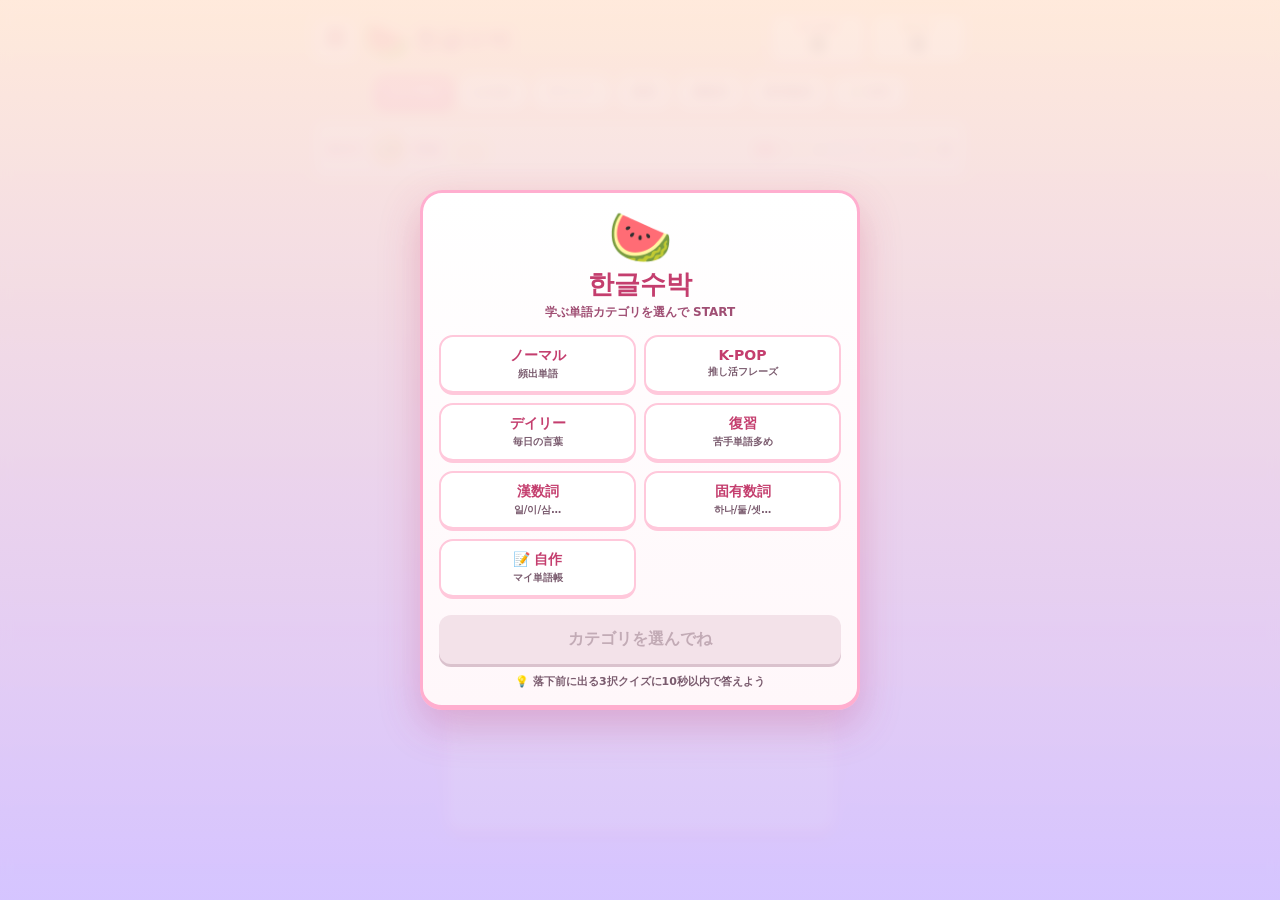
==== v2/index.html @ 9143779d "feat(v2): start screen, 10s quiz timer, multi-answer & polish - 複数正解対応: 各語に optional `answers` 配列を追加" ====
<!DOCTYPE html>
<html lang="ja">
<head>
<meta charset="UTF-8">
<meta name="viewport" content="width=device-width,initial-scale=1,maximum-scale=1,user-scalable=no">
<title>한글수박 v2</title>
<link rel="stylesheet" href="style.css">
</head>
<body>

<div class="app" id="app">

  <header class="head">
    <button class="b-menu" id="b-menu" aria-label="メニュー">☰</button>
    <div class="title"><span class="logo">🍉</span><h1>한글수박</h1></div>
    <div class="scores">
      <div class="sc"><span>SCORE</span><b id="score">0</b></div>
      <div class="sc small"><span>BEST</span><b id="best">0</b></div>
    </div>
  </header>

  <nav class="menu" id="menu" aria-hidden="true">
    <button id="b-reset">🔄 リセット</button>
    <button id="b-mute">🔊 音声</button>
    <button id="b-help">❓ 遊び方</button>
    <button id="b-glossary">📖 学んだ単語</button>
  </nav>

  <nav class="modes">
    <button class="m active" data-mode="normal">ノーマル</button>
    <button class="m" data-mode="kpop">K-POP</button>
    <button class="m" data-mode="daily">デイリー</button>
    <button class="m" data-mode="review">復習</button>
    <button class="m" data-mode="hanja">漢数詞</button>
    <button class="m" data-mode="goyu">固有数詞</button>
    <button class="m" data-mode="custom">📝 自作</button>
  </nav>

  <section class="info">
    <div class="next">
      <span>NEXT</span>
      <canvas id="next-canvas" width="50" height="50"></canvas>
      <b id="next-word"></b>
    </div>
    <div class="combo" id="combo">×<span id="combo-n">1</span></div>
    <div class="tree" id="tree" title="合体ツリー"></div>
  </section>

  <main class="board" id="board">
    <canvas id="game" width="420" height="640"></canvas>
  </main>

</div>

<div class="popups" id="popups"></div>
<div class="hover" id="hover"></div>

<!-- Modals -->
<div class="modal" id="m-over"><div class="card">
  <div class="emoji">💥</div><h2>ゲームオーバー</h2>
  <div class="r-row">
    <div class="rc"><span>SCORE</span><b id="r-score">0</b></div>
    <div class="rc"><span>BEST</span><b id="r-best">0</b></div>
    <div class="rc"><span>最大Lv</span><b id="r-max">1</b></div>
  </div>
  <p class="ll">今回触れた単語: <span id="r-learned">0</span> 語</p>
  <div class="bts">
    <button class="bp" id="r-again">もう一度</button>
    <button class="bs" id="r-glossary">学んだ単語</button>
  </div>
</div></div>

<div class="modal" id="m-help"><div class="card">
  <div class="emoji">📖</div><h2>遊び方</h2>
  <ul class="hl">
    <li><b>タップ／クリック</b>で単語を落とす</li>
    <li>同じ単語が触れると<b>合体</b>して進化</li>
    <li>連続合体で<b>コンボ</b>スコア倍増</li>
    <li>赤い線を超えるとゲームオーバー</li>
    <li>合体後の単語にタップ／ホバーで意味と発音表示</li>
  </ul>
  <h3>モード</h3>
  <ul class="hl">
    <li>ノーマル: 韓国語頻出単語</li>
    <li>K-POP: K-POP定番フレーズ</li>
    <li>デイリー: 固定シードで毎日同じ並び</li>
    <li>復習: 過去未習得語が多めに出現</li>
    <li>漢数詞: 일/이/삼… 中国系の数詞</li>
    <li>固有数詞: 하나/둘/셋… 韓国固有の数詞</li>
    <li>自作: 自分で作った単語リストで遊ぶ</li>
  </ul>
  <h3>3択クイズ</h3>
  <ul class="hl">
    <li>果物を落とす瞬間に<b>韓国語→日本語</b>の3択が出題</li>
    <li>正解 → 通常の果物として落下</li>
    <li>不正解 → グレーの「失敗果物」として落下（合体不可・残り続ける）</li>
  </ul>
  <button class="bp" onclick="UI.close('m-help')">閉じる</button>
</div></div>

<div class="modal" id="m-tree"><div class="card">
  <div class="emoji">🌳</div><h2>合体ツリー</h2>
  <div class="cl" id="chain-list"></div>
  <button class="bp" onclick="UI.close('m-tree')">閉じる</button>
</div></div>

<div class="modal" id="m-glossary"><div class="card big">
  <div class="emoji">📚</div><h2>学んだ単語</h2>
  <div class="gs" id="g-stats"></div>
  <div class="gl" id="glossary-list"></div>
  <button class="bp" onclick="UI.close('m-glossary')">閉じる</button>
</div></div>

<!-- 自作単語リスト管理 -->
<div class="modal" id="m-custom"><div class="card big">
  <div class="emoji">📝</div><h2>自作単語リスト</h2>
  <p class="ll">あなたが作ったリストを選んでプレイ。リストは端末に保存されます。</p>
  <div class="custom-list" id="custom-list"></div>
  <div class="bts">
    <button class="bp" id="b-custom-new">＋ 新しいリスト</button>
    <button class="bs" onclick="UI.close('m-custom')">閉じる</button>
  </div>
</div></div>

<!-- 自作リスト編集 -->
<div class="modal" id="m-custom-edit"><div class="card big">
  <div class="emoji">✏️</div><h2 id="ce-title">リスト編集</h2>
  <input id="ce-name" type="text" placeholder="リスト名（例：私の単語）" class="ce-name">
  <p class="ll">下から順に Lv.1 → Lv.10 として登場します。最低3語、最大10語。</p>
  <div class="ce-words" id="ce-words"></div>
  <button class="bs" id="ce-add">＋ 単語を追加</button>
  <div class="bts">
    <button class="bp" id="ce-save">保存して使う</button>
    <button class="bs" id="ce-cancel">キャンセル</button>
  </div>
  <button class="ce-del" id="ce-delete">このリストを削除</button>
</div></div>

<!-- 落下前 3択クイズ -->
<div class="quiz" id="quiz" aria-hidden="true">
  <div class="quiz-card">
    <div class="quiz-q">
      <span class="quiz-label">この単語の意味は？</span>
      <b id="quiz-word"></b>
    </div>
    <!-- 3. 10秒カウントダウン（JS で中身を更新） -->
    <div class="quiz-timer"></div>
    <div class="quiz-opts" id="quiz-opts"></div>
  </div>
</div>

<!-- 2. スタート画面（カテゴリ選択） — JSロード前のフラッシュ防止に show を付与 -->
<div class="start show" id="start" aria-hidden="false">
  <div class="start-card">
    <div class="start-logo">🍉</div>
    <h2 class="start-title">한글수박</h2>
    <p class="start-sub">学ぶ単語カテゴリを選んで START</p>
    <div class="start-modes" id="start-modes">
      <button class="sm" data-mode="normal"><b>ノーマル</b><em>頻出単語</em></button>
      <button class="sm" data-mode="kpop"><b>K-POP</b><em>推し活フレーズ</em></button>
      <button class="sm" data-mode="daily"><b>デイリー</b><em>毎日の言葉</em></button>
      <button class="sm" data-mode="review"><b>復習</b><em>苦手単語多め</em></button>
      <button class="sm" data-mode="hanja"><b>漢数詞</b><em>일/이/삼…</em></button>
      <button class="sm" data-mode="goyu"><b>固有数詞</b><em>하나/둘/셋…</em></button>
      <button class="sm" data-mode="custom"><b>📝 自作</b><em>マイ単語帳</em></button>
    </div>
    <button class="bp start-go" id="b-start" disabled>カテゴリを選んでね</button>
    <p class="start-tip">💡 落下前に出る3択クイズに10秒以内で答えよう</p>
  </div>
</div>

<script src="script.js"></script>
</body>
</html>
---- v2/style.css ----
/* ============================================================
 * 한글수박 v2 — 最小・確実動作レスポンシブ
 *
 * レイアウト戦略:
 *   - <body> は背景描画のみ（高さ100%）
 *   - .app は position:fixed; top:0/left:0/right:0; bottom: tools-height
 *     → JS で実 viewport 高さを innerHeight ベースで設定
 *   - .tools は position:fixed; bottom:0 で確実に下端固定
 *   - 容器（canvas）は .board 内に flex:1 で配置、JS で安全マージン込みサイズ
 * ============================================================ */

*,*::before,*::after{box-sizing:border-box;margin:0;padding:0;-webkit-tap-highlight-color:transparent}

html,body{
  width:100%;
  height:100%;
  height:100svh;
  overflow:hidden;
  overscroll-behavior:none;
}

body{
  font-family:"Hiragino Maru Gothic ProN","Yu Gothic UI",-apple-system,system-ui,sans-serif;
  color:#3a2a3a;
  /* 5. 背景グラデも気持ちビビッドに（学習ゲームらしいやわらかさは残す） */
  background:linear-gradient(180deg,#ffe1c4 0%,#ffc1b4 35%,#ffaad2 70%,#c8b8ff 100%);
  user-select:none;
  -webkit-user-select:none;
}

/* ===== App: full visible viewport (toolbar removed → canvas gets more room) ===== */
.app{
  position:fixed;
  top:0;
  left:0;
  right:0;
  bottom:0;
  display:flex;
  flex-direction:column;
  gap:6px;
  padding:8px 8px max(8px,env(safe-area-inset-bottom)) 8px;
  overflow:hidden;
}

.head,.modes,.info{flex:0 0 auto}
.board{
  flex:1 1 auto;
  min-height:0;
  display:flex;
  align-items:center;
  justify-content:center;
  position:relative;
}

/* ===== Header ===== */
.head{display:flex;align-items:center;justify-content:space-between;gap:6px}
.b-menu{
  background:#fff;border:2px solid #ffc8db;border-bottom-width:3px;color:#c43e6e;
  width:34px;height:34px;border-radius:9px;font-size:18px;font-weight:900;
  cursor:pointer;flex-shrink:0;line-height:1;display:flex;align-items:center;justify-content:center;
}
.b-menu:active{transform:translateY(1px);border-bottom-width:2px}

/* ===== Hamburger dropdown menu ===== */
.menu{
  position:fixed;
  top:max(48px,calc(env(safe-area-inset-top,0px) + 48px));
  left:max(8px,env(safe-area-inset-left,0px));
  display:none;
  flex-direction:column;
  gap:2px;
  background:#fff;
  border:2px solid #ffc8db;
  border-bottom-width:3px;
  border-radius:12px;
  padding:6px;
  box-shadow:0 8px 24px rgba(0,0,0,.18);
  z-index:80;
  min-width:160px;
  animation:menuIn .15s ease-out;
}
.menu.show{display:flex}
@keyframes menuIn{from{opacity:0;transform:translateY(-6px)}to{opacity:1;transform:translateY(0)}}
.menu button{
  background:transparent;border:none;text-align:left;
  padding:8px 12px;font-size:13px;font-weight:900;color:#a04f74;
  cursor:pointer;white-space:nowrap;border-radius:8px;
}
.menu button:hover{background:#fff7fa}
.menu button:active{background:#ffe2ee;transform:translateY(1px)}

.title{display:flex;align-items:center;gap:6px;min-width:0;flex:1 1 auto}
.logo{font-size:24px;flex-shrink:0}
.title h1{font-size:16px;color:#c43e6e;font-weight:900;white-space:nowrap;text-shadow:0 1px 0 #fff}
.scores{display:flex;gap:4px;flex-shrink:0}
.sc{
  background:linear-gradient(180deg,#fff,#fff7fa);
  border:2px solid #ffaecf;
  border-radius:10px;
  padding:2px 8px;
  text-align:center;
  box-shadow:0 2px 0 #e190b9;
  min-width:54px;
}
.sc.small{border-color:#ffc89f;box-shadow:0 2px 0 #e09f6f}
.sc span{display:block;font-size:8px;font-weight:900;color:#c43e6e;letter-spacing:1px}
.sc.small span{color:#c47a3e}
.sc b{display:block;font-size:14px;font-weight:900;line-height:1.1;font-variant-numeric:tabular-nums}

/* ===== Mode tabs ===== */
.modes{display:flex;gap:4px;justify-content:center;flex-wrap:nowrap;overflow-x:auto;scrollbar-width:none}
.modes::-webkit-scrollbar{display:none}
.m{
  background:#fff;border:2px solid #ffc8db;border-bottom-width:3px;color:#a04f74;
  padding:4px 9px;border-radius:10px;font-weight:900;font-size:10px;cursor:pointer;
  white-space:nowrap;flex-shrink:0;
}
.m:active{transform:translateY(1px);border-bottom-width:2px}
.m.active{background:linear-gradient(180deg,#ff8eb6,#ff6fa1);color:#fff;border-color:#d44d80}

/* ===== Info bar ===== */
.info{
  display:flex;align-items:center;gap:6px;
  padding:3px 6px;
  background:rgba(255,255,255,.55);
  border:1.5px solid #ffd2e1;border-radius:10px;
}
.next{display:flex;align-items:center;gap:4px;flex-shrink:0}
.next > span{font-size:8px;font-weight:900;color:#c43e6e;letter-spacing:1px}
#next-canvas{width:26px;height:26px;border-radius:50%;background:#fff7fa}
.next b{font-size:10px;font-weight:900;color:#c43e6e;max-width:60px;overflow:hidden;text-overflow:ellipsis;white-space:nowrap}
.combo{
  font-size:10px;font-weight:900;color:#a64b00;
  background:linear-gradient(180deg,#fff7c8,#ffe28a);
  border:1.5px solid #ffd460;border-radius:8px;
  padding:2px 6px;opacity:.45;flex-shrink:0;
  transition:opacity .25s,transform .15s;
}
.combo.active{opacity:1;transform:scale(1.05)}
.combo span{color:#d9580e}
.tree{
  display:flex;align-items:center;gap:3px;
  flex:1 1 auto;justify-content:flex-end;
  overflow-x:auto;scrollbar-width:none;cursor:pointer;
}
.tree::-webkit-scrollbar{display:none}
.dot{
  width:11px;height:11px;border-radius:50%;
  border:1.5px solid rgba(0,0,0,.08);
  flex-shrink:0;opacity:.35;filter:grayscale(.6);
}
.dot.on{opacity:1;filter:none;box-shadow:0 0 4px rgba(255,255,255,.7)}
.dot.peak{transform:scale(1.25);box-shadow:0 0 6px rgba(255,170,80,.9),inset 0 0 0 1px #fff}

/* ===== Game board ===== */
#game{
  display:block;
  /* JS sets explicit pixel width/height. CSS provides only fallback styling. */
  border:3px solid #ffaecf;
  border-bottom-width:5px;
  border-radius:16px;
  background:linear-gradient(180deg,#fffaf3 0%,#fff0e0 100%);
  box-shadow:0 4px 0 #e190b9, 0 5px 12px rgba(196,62,110,.18);
  touch-action:none;
}
@media (hover:hover) and (pointer:fine){#game{cursor:none}}

/* ===== Popups & hover ===== */
.popups{position:fixed;inset:0;pointer-events:none;overflow:hidden;z-index:55}
.pop{
  position:absolute;font-weight:900;font-size:16px;color:#ff5e8c;
  text-shadow:0 2px 0 #fff,0 0 8px rgba(255,94,140,.4);
  animation:pop 1s ease-out forwards;pointer-events:none;
}
.pop.combo{color:#ff8c2e;font-size:20px;text-shadow:0 2px 0 #fff,0 0 12px rgba(255,140,46,.6)}
@keyframes pop{
  0%{transform:translateY(0) scale(.7);opacity:0}
  20%{transform:translateY(-10px) scale(1.2);opacity:1}
  100%{transform:translateY(-60px) scale(1);opacity:0}
}
.hover{
  position:fixed;background:rgba(58,42,58,.96);color:#fff;padding:6px 10px;border-radius:10px;
  font-size:11px;font-weight:700;pointer-events:none;z-index:60;display:none;line-height:1.4;
  max-width:80vw;box-shadow:0 6px 16px rgba(0,0,0,.3);
  transform:translate(-50%,-110%);white-space:normal;
}
.hover b{color:#ffc8e0;font-size:13px}
.hover .me{color:#fff;display:block;font-weight:800}
.hover .ro{color:#aac8ff;font-size:9px;display:block;margin-top:2px;font-weight:600}

/* ===== Modals ===== */
.modal{
  position:fixed;inset:0;background:rgba(58,42,58,.55);display:none;
  align-items:center;justify-content:center;z-index:100;padding:14px;
  backdrop-filter:blur(6px);
}
.modal.show{display:flex;animation:fadeIn .25s}
@keyframes fadeIn{from{opacity:0}to{opacity:1}}
.card{
  background:linear-gradient(180deg,#fff,#fff7fa);
  border-radius:18px;padding:18px 14px 14px;max-width:380px;width:100%;
  text-align:center;box-shadow:0 12px 40px rgba(0,0,0,.3);
  max-height:calc(100svh - 28px);overflow-y:auto;
  animation:popIn .3s cubic-bezier(.2,1.6,.5,1);
}
.card.big{max-width:520px}
@keyframes popIn{from{transform:scale(.7);opacity:0}to{transform:scale(1);opacity:1}}
.card .emoji{font-size:44px;line-height:1;margin-bottom:4px}
.card h2{font-size:18px;color:#c43e6e;margin-bottom:10px;font-weight:900}
.card h3{font-size:13px;color:#c43e6e;margin:12px 0 6px;font-weight:900}

.r-row{display:flex;gap:8px;margin:10px 0;justify-content:center}
.rc{background:#fff7fa;border:2px solid #ffc8db;border-radius:10px;padding:8px 10px;flex:1}
.rc span{display:block;font-size:9px;font-weight:900;color:#c43e6e;letter-spacing:1px}
.rc b{display:block;font-size:18px;color:#3a2a3a;font-weight:900;margin-top:2px}
.ll{font-size:12px;color:#7a5b6e;margin:8px 0 12px;font-weight:700}
.ll span{color:#c43e6e;font-weight:900;font-size:14px}

.hl{text-align:left;margin:6px 0 10px;padding-left:18px;font-size:12px;line-height:1.7}
.hl b{color:#c43e6e}

.bts{display:flex;gap:8px;margin-top:6px}
.bp{
  flex:1;background:linear-gradient(180deg,#ff8eb6,#ff5e8c);color:#fff;border:none;
  border-radius:12px;padding:11px;font-weight:900;font-size:14px;cursor:pointer;
  box-shadow:0 3px 0 #c8366f;
}
.bp:active{transform:translateY(1px);box-shadow:0 2px 0 #c8366f}
.bs{
  flex:1;background:#fff;border:2px solid #ffc8db;border-bottom-width:3px;color:#a04f74;
  border-radius:12px;padding:9px;font-weight:900;font-size:13px;cursor:pointer;
}
.bs:active{transform:translateY(1px);border-bottom-width:2px}

.cl{display:flex;flex-direction:column;gap:4px;max-height:50vh;overflow-y:auto;margin-bottom:10px}
.cr{
  display:flex;align-items:center;gap:6px;padding:4px 6px;border-radius:10px;
  background:#fff7fa;border:2px solid #ffe2ee;font-size:11px;
}
.cr.on{background:linear-gradient(90deg,#fff,#fff7c8);border-color:#ffd460}
.cr .lv{font-size:10px;font-weight:900;color:#aaa;width:24px}
.cr.on .lv{color:#a64b00}
.cr .cd{width:12px;height:12px;border-radius:50%;flex-shrink:0;border:2px solid rgba(0,0,0,.1)}
.cr .w{font-size:11px;font-weight:900;color:#aaa;flex:1;overflow:hidden;text-overflow:ellipsis;white-space:nowrap}
.cr.on .w{color:#d9580e}
.cr .me{font-size:9px;color:#aaa;margin-left:auto;font-weight:700}
.cr.on .me{color:#7a5b6e}

.gs{display:flex;gap:6px;margin-bottom:10px;justify-content:center;flex-wrap:wrap}
.gs > div{
  background:#fff7fa;border:2px solid #ffc8db;border-radius:10px;padding:6px 10px;
  font-size:10px;font-weight:900;color:#a04f74;
}
.gs b{color:#c43e6e;font-size:12px;display:block}
.gl{display:grid;grid-template-columns:repeat(auto-fill,minmax(110px,1fr));gap:6px;max-height:50vh;overflow-y:auto;padding:4px;margin-bottom:10px}
.gi{background:#fff;border:2px solid #ffe2ee;border-radius:10px;padding:6px 8px;text-align:left;font-size:10px}
.gi.lock{opacity:.4;filter:grayscale(.6)}
.gi b{font-size:12px;font-weight:900;color:#c43e6e;display:block}
.gi i{color:#7a5b6e;font-weight:700;display:block;margin-top:2px;font-style:normal}
.gi em{font-size:8px;color:#aaa;font-weight:900;display:block;margin-top:2px;letter-spacing:1px;font-style:normal}

/* ===== 2. Start screen (mode selection) =====================
 * 初回ロードで表示。モード選択 + START でゲーム開始。
 * モーダルより上、ゲーム面より上、ポップアップより上。
 * ============================================================ */
.start{
  position:fixed;inset:0;display:none;
  align-items:center;justify-content:center;
  /* モーダル(.modal: 100) より下にして、自作リスト等のサブモーダルが上に重なるように */
  z-index:95;
  background:linear-gradient(180deg,rgba(255,234,221,.92),rgba(214,197,255,.92));
  backdrop-filter:blur(6px);
  padding:14px;
}
.start.show{display:flex;animation:fadeIn .25s}
.start-card{
  background:linear-gradient(180deg,#fff,#fff7fa);
  border:3px solid #ffaecf;border-bottom-width:5px;
  border-radius:22px;
  padding:18px 16px 16px;
  max-width:440px;width:100%;
  text-align:center;
  box-shadow:0 16px 40px rgba(196,62,110,.28);
  animation:popIn .35s cubic-bezier(.2,1.6,.5,1);
  max-height:calc(100svh - 28px);overflow-y:auto;
}
.start-logo{font-size:52px;line-height:1}
.start-title{
  font-size:26px;font-weight:900;color:#c43e6e;
  margin:4px 0 2px;text-shadow:0 2px 0 #fff;
}
.start-sub{font-size:12px;font-weight:800;color:#a04f74;margin-bottom:14px}
.start-modes{
  display:grid;grid-template-columns:repeat(2,1fr);
  gap:8px;margin-bottom:12px;
}
.start-modes .sm{
  background:#fff;border:2px solid #ffc8db;border-bottom-width:4px;
  border-radius:14px;padding:10px 8px;cursor:pointer;
  display:flex;flex-direction:column;align-items:center;gap:2px;
  transition:transform .08s,background .15s,border-color .15s;
  font-family:inherit;
}
.start-modes .sm:active{transform:translateY(2px);border-bottom-width:2px}
.start-modes .sm b{
  font-size:14px;font-weight:900;color:#c43e6e;
}
.start-modes .sm em{
  font-size:10px;font-style:normal;font-weight:700;color:#7a5b6e;
}
.start-modes .sm.picked{
  background:linear-gradient(180deg,#fff7c8,#ffe28a);
  border-color:#ffb43d;
  box-shadow:0 0 0 2px #ffd97a inset;
}
.start-modes .sm.picked b{color:#a64b00}
.start-go{margin-top:4px;width:100%;font-size:16px;padding:14px}
.start-go:disabled{
  background:#f2dfe7;color:#b89eaa;
  box-shadow:0 3px 0 #d4b9c6;cursor:not-allowed;opacity:.85;
}
.start-tip{font-size:11px;color:#7a5b6e;font-weight:700;margin-top:10px}

/* ===== 3. Quiz timer ===== */
.quiz-timer{
  display:flex;align-items:center;gap:8px;
  margin:0 0 10px;
}
.qt-bar{
  flex:1;height:8px;border-radius:6px;
  background:#ffe2ee;border:1.5px solid #ffc8db;
  overflow:hidden;
}
.qt-fill{
  height:100%;
  background:linear-gradient(90deg,#7ee9a0,#ffd93d 60%,#ff6b9d 90%);
  transition:width .9s linear;
}
.qt-num{
  font-size:12px;font-weight:900;color:#a04f74;
  min-width:50px;text-align:right;font-variant-numeric:tabular-nums;
}
.qt-num.low{
  color:#d22e5e;
  animation:qtPulse .5s ease-in-out infinite alternate;
}
@keyframes qtPulse{from{transform:scale(1)}to{transform:scale(1.12)}}

/* ===== Quiz overlay (3-choice on drop) ===== */
.quiz{
  position:fixed;inset:0;display:none;
  align-items:flex-end;justify-content:center;
  z-index:90;
  background:rgba(58,42,58,.35);
  backdrop-filter:blur(3px);
  padding:0 10px env(safe-area-inset-bottom,0px);
  animation:fadeIn .15s;
}
.quiz.show{display:flex}
.quiz-card{
  width:100%;max-width:520px;
  background:linear-gradient(180deg,#fff,#fff7fa);
  border:3px solid #ffaecf;border-bottom-width:5px;border-radius:20px 20px 0 0;
  padding:14px 12px max(14px,env(safe-area-inset-bottom,12px));
  box-shadow:0 -8px 24px rgba(196,62,110,.18);
  animation:quizUp .22s cubic-bezier(.2,1.5,.4,1);
}
@keyframes quizUp{from{transform:translateY(40px);opacity:0}to{transform:translateY(0);opacity:1}}
.quiz-q{text-align:center;margin-bottom:12px}
.quiz-label{display:block;font-size:11px;font-weight:900;color:#a04f74;letter-spacing:1px;margin-bottom:4px}
.quiz-q b{
  display:inline-block;font-size:30px;font-weight:900;color:#c43e6e;
  background:#fff7fa;border:2px solid #ffd2e1;border-radius:14px;
  padding:6px 18px;text-shadow:0 1px 0 #fff;
}
.quiz-opts{display:flex;flex-direction:column;gap:8px}
.quiz-opt{
  background:#fff;border:2px solid #ffc8db;border-bottom-width:4px;color:#3a2a3a;
  border-radius:14px;padding:14px;font-size:16px;font-weight:900;cursor:pointer;
  width:100%;text-align:center;line-height:1.3;
  transition:transform .08s, background .15s;
  -webkit-tap-highlight-color:transparent;
  touch-action:manipulation;
}
.quiz-opt:active{transform:translateY(2px);border-bottom-width:2px;background:#fff7fa}
.quiz-opt.correct{background:linear-gradient(180deg,#baffc9,#7ee9a0);border-color:#3fa563;color:#0e5c2a}
.quiz-opt.wrong{background:linear-gradient(180deg,#ffd2d2,#ffa3a3);border-color:#d65a5a;color:#6c1818}
.quiz-opt.dim{opacity:.45}

/* ===== Custom word lists ===== */
.custom-list{display:flex;flex-direction:column;gap:6px;max-height:50vh;overflow-y:auto;margin:8px 0 12px;padding:2px}
.cl-row{
  display:flex;align-items:center;gap:8px;
  background:#fff7fa;border:2px solid #ffe2ee;border-radius:12px;
  padding:8px 10px;cursor:pointer;
}
.cl-row:active{background:#ffe2ee}
.cl-row.empty{justify-content:center;color:#a04f74;font-weight:900;font-size:12px;cursor:default;background:#fff;border-style:dashed}
.cl-row b{flex:1;font-size:14px;font-weight:900;color:#c43e6e;text-align:left;overflow:hidden;text-overflow:ellipsis;white-space:nowrap}
.cl-row em{font-size:10px;color:#7a5b6e;font-weight:700;font-style:normal}
.cl-row .cl-edit{
  background:#fff;border:2px solid #ffc8db;border-bottom-width:3px;color:#a04f74;
  border-radius:8px;padding:5px 10px;font-weight:900;font-size:11px;cursor:pointer;
  flex-shrink:0;
}
.cl-row .cl-edit:active{transform:translateY(1px);border-bottom-width:2px}

/* ===== Custom edit form ===== */
.ce-name{
  width:100%;font-size:16px;font-weight:900;color:#3a2a3a;
  background:#fff7fa;border:2px solid #ffc8db;border-radius:12px;
  padding:10px 12px;margin-bottom:8px;
  font-family:inherit;
}
.ce-name:focus{outline:none;border-color:#ff6fa1;background:#fff}
.ce-words{display:flex;flex-direction:column;gap:6px;max-height:46vh;overflow-y:auto;margin-bottom:8px;padding:2px}
.ce-word-row{
  display:flex;gap:6px;align-items:center;
  background:#fff7fa;border:2px solid #ffe2ee;border-radius:12px;padding:6px;
}
.ce-lv{font-size:10px;font-weight:900;color:#a64b00;width:30px;text-align:center;flex-shrink:0}
.ce-word-row input{
  flex:1;min-width:0;font-size:14px;font-weight:900;color:#3a2a3a;
  background:#fff;border:1.5px solid #ffd2e1;border-radius:8px;
  padding:6px 8px;font-family:inherit;
}
.ce-word-row input.meaning{font-weight:700;color:#7a5b6e;font-size:13px}
.ce-word-row input:focus{outline:none;border-color:#ff6fa1}
.ce-rm{
  background:#fff;border:2px solid #ffc8db;color:#c43e6e;
  border-radius:8px;width:28px;height:28px;font-weight:900;font-size:14px;cursor:pointer;flex-shrink:0;
}
.ce-rm:active{background:#ffe2ee}
.ce-del{
  width:100%;background:transparent;border:none;color:#c43e6e;
  margin-top:8px;padding:8px;font-size:11px;font-weight:700;cursor:pointer;text-decoration:underline;
}

/* ===========================================================
 * Responsive breakpoints
 * =========================================================== */

@media (min-width:480px){
  .app{padding:10px 10px max(10px,env(safe-area-inset-bottom)) 10px;gap:8px}
  .title h1{font-size:20px}
  .logo{font-size:30px}
  .sc{padding:4px 12px;min-width:78px}
  .sc span{font-size:9px}
  .sc b{font-size:18px}
  .m{padding:6px 12px;font-size:11px;border-radius:12px}
  .info{padding:5px 10px;gap:8px}
  #next-canvas{width:34px;height:34px}
  .next > span{font-size:9px}
  .next b{font-size:12px;max-width:90px}
  .combo{font-size:12px;padding:4px 8px;border-radius:10px}
  .dot{width:13px;height:13px}
  .b-menu{width:38px;height:38px;font-size:20px;border-radius:10px}
  .menu button{padding:9px 14px;font-size:14px}
}

@media (min-width:768px){
  .app{padding:14px 14px max(14px,env(safe-area-inset-bottom)) 14px;gap:10px;max-width:680px;left:50%;right:auto;transform:translateX(-50%);width:100%}
  .title h1{font-size:24px}
  .logo{font-size:38px}
  .sc{padding:6px 14px;min-width:96px}
  .sc span{font-size:10px}
  .sc b{font-size:22px}
  .m{padding:7px 14px;font-size:12px}
  .info{padding:6px 12px;gap:10px}
  #next-canvas{width:42px;height:42px}
  .next > span{font-size:10px;letter-spacing:1.5px}
  .next b{font-size:13px;max-width:120px}
  .combo{font-size:13px;padding:5px 10px}
  .dot{width:15px;height:15px}
  .b-menu{width:42px;height:42px;font-size:22px;border-radius:11px}
  .menu button{padding:10px 16px;font-size:15px}
}
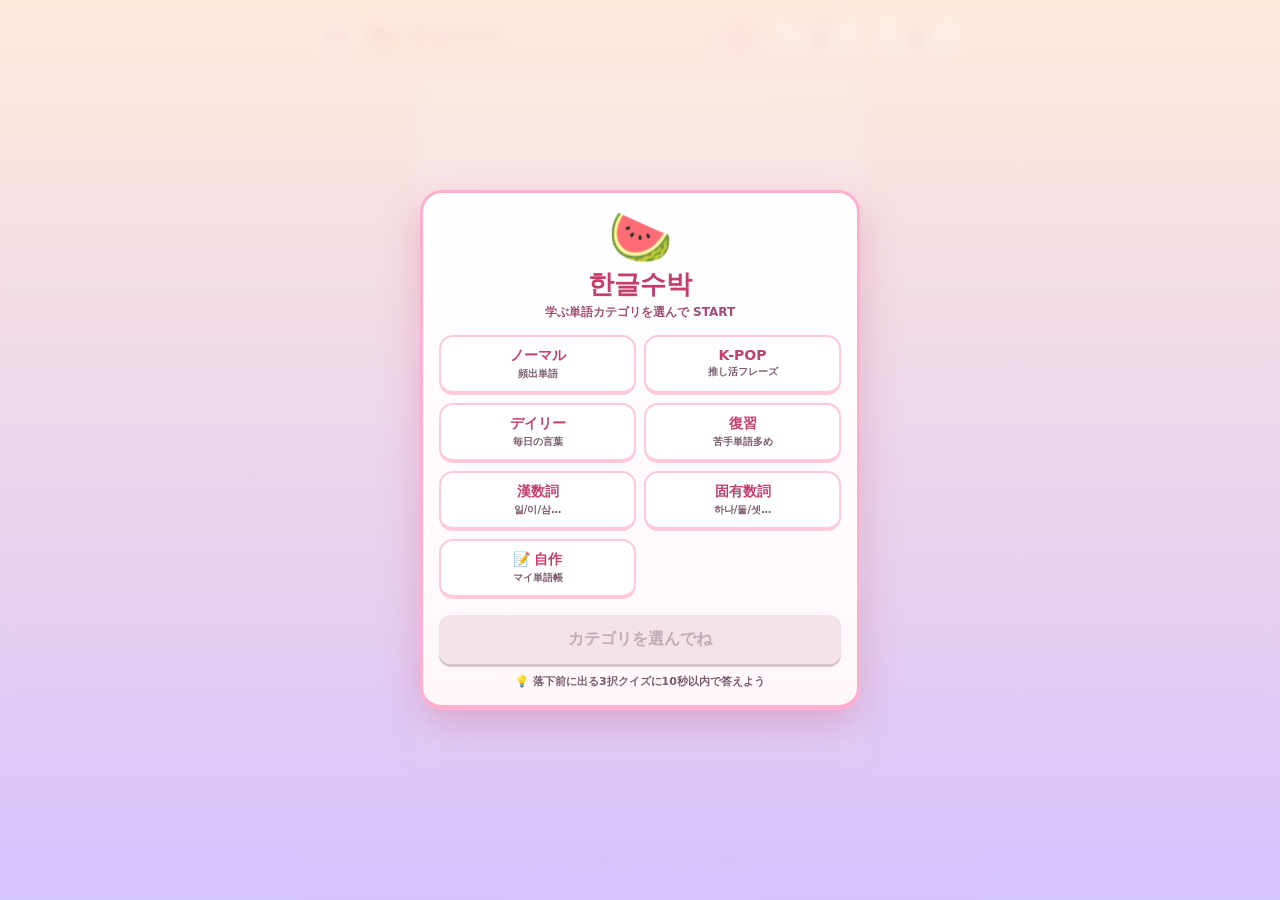
==== commit 9daf276c: "feat(v2): compact header, drop-zone drag-to-answer, lighter+grippy physics UI 再構成: - 表示カテゴリ列を削除しハンバー" ====
--- a/v2/index.html
+++ b/v2/index.html
@@ -13,42 +13,44 @@
   <header class="head">
     <button class="b-menu" id="b-menu" aria-label="メニュー">☰</button>
     <div class="title"><span class="logo">🍉</span><h1>한글수박</h1></div>
+    <!-- NEXT プレビュー: スコアの左隣に配置 -->
+    <div class="next-mini" id="next-mini" aria-label="次の単語">
+      <canvas id="next-canvas" width="50" height="50"></canvas>
+    </div>
     <div class="scores">
       <div class="sc"><span>SCORE</span><b id="score">0</b></div>
       <div class="sc small"><span>BEST</span><b id="best">0</b></div>
     </div>
   </header>
 
+  <!-- ハンバーガーメニュー: カテゴリも全部ここに集約 -->
   <nav class="menu" id="menu" aria-hidden="true">
-    <button id="b-reset">🔄 リセット</button>
-    <button id="b-mute">🔊 音声</button>
-    <button id="b-help">❓ 遊び方</button>
-    <button id="b-glossary">📖 学んだ単語</button>
+    <div class="menu-sec">
+      <div class="menu-sec-t">カテゴリ</div>
+      <button class="m" data-mode="normal">ノーマル</button>
+      <button class="m" data-mode="kpop">K-POP</button>
+      <button class="m" data-mode="daily">デイリー</button>
+      <button class="m" data-mode="review">復習</button>
+      <button class="m" data-mode="hanja">漢数詞</button>
+      <button class="m" data-mode="goyu">固有数詞</button>
+      <button class="m" data-mode="custom">📝 自作</button>
+    </div>
+    <div class="menu-sec">
+      <button id="b-reset">🔄 リセット</button>
+      <button id="b-mute">🔊 音声</button>
+      <button id="b-help">❓ 遊び方</button>
+      <button id="b-glossary">📖 学んだ単語</button>
+    </div>
   </nav>
-
-  <nav class="modes">
-    <button class="m active" data-mode="normal">ノーマル</button>
-    <button class="m" data-mode="kpop">K-POP</button>
-    <button class="m" data-mode="daily">デイリー</button>
-    <button class="m" data-mode="review">復習</button>
-    <button class="m" data-mode="hanja">漢数詞</button>
-    <button class="m" data-mode="goyu">固有数詞</button>
-    <button class="m" data-mode="custom">📝 自作</button>
-  </nav>
-
-  <section class="info">
-    <div class="next">
-      <span>NEXT</span>
-      <canvas id="next-canvas" width="50" height="50"></canvas>
-      <b id="next-word"></b>
-    </div>
-    <div class="combo" id="combo">×<span id="combo-n">1</span></div>
-    <div class="tree" id="tree" title="合体ツリー"></div>
-  </section>
 
   <main class="board" id="board">
     <canvas id="game" width="420" height="640"></canvas>
   </main>
+
+  <!-- ボトムタッチゾーン: 指を下端に置くと出題が開く操作領域 -->
+  <div class="drop-zone" id="drop-zone" aria-hidden="true">
+    <span>▼ ここまで指をドラッグして出題 ▼</span>
+  </div>
 
 </div>
 
@@ -73,9 +75,10 @@
 <div class="modal" id="m-help"><div class="card">
   <div class="emoji">📖</div><h2>遊び方</h2>
   <ul class="hl">
-    <li><b>タップ／クリック</b>で単語を落とす</li>
+    <li><b>画面下端</b>へ指をドラッグ→出題、そのまま<b>選択肢に指を移動して離す</b>と回答＆落下</li>
+    <li>PC は<b>クリック</b>で出題 → クリックで回答</li>
     <li>同じ単語が触れると<b>合体</b>して進化</li>
-    <li>連続合体で<b>コンボ</b>スコア倍増</li>
+    <li>連続合体で<b>スコア倍増</b></li>
     <li>赤い線を超えるとゲームオーバー</li>
     <li>合体後の単語にタップ／ホバーで意味と発音表示</li>
   </ul>
--- a/v2/style.css
+++ b/v2/style.css
@@ -28,7 +28,7 @@
   -webkit-user-select:none;
 }
 
-/* ===== App: full visible viewport (toolbar removed → canvas gets more room) ===== */
+/* ===== App: 上部の余白を最小化、ゲーム面を上方向にタイトに ===== */
 .app{
   position:fixed;
   top:0;
@@ -37,19 +37,20 @@
   bottom:0;
   display:flex;
   flex-direction:column;
-  gap:6px;
-  padding:8px 8px max(8px,env(safe-area-inset-bottom)) 8px;
+  gap:2px;                                /* ヘッダーと盤面の隙間を最小化 */
+  padding:6px 8px max(8px,env(safe-area-inset-bottom)) 8px;
   overflow:hidden;
 }
 
-.head,.modes,.info{flex:0 0 auto}
+.head{flex:0 0 auto}
 .board{
   flex:1 1 auto;
   min-height:0;
   display:flex;
-  align-items:center;
+  align-items:flex-start;                 /* 盤面を少し上に寄せる */
   justify-content:center;
   position:relative;
+  padding-top:2px;
 }
 
 /* ===== Header ===== */
@@ -68,30 +69,64 @@
   left:max(8px,env(safe-area-inset-left,0px));
   display:none;
   flex-direction:column;
-  gap:2px;
+  gap:6px;
   background:#fff;
   border:2px solid #ffc8db;
   border-bottom-width:3px;
   border-radius:12px;
-  padding:6px;
+  padding:8px;
   box-shadow:0 8px 24px rgba(0,0,0,.18);
   z-index:80;
-  min-width:160px;
+  min-width:180px;
+  max-height:80svh;
+  overflow-y:auto;
   animation:menuIn .15s ease-out;
 }
 .menu.show{display:flex}
 @keyframes menuIn{from{opacity:0;transform:translateY(-6px)}to{opacity:1;transform:translateY(0)}}
-.menu button{
+
+/* メニュー内のセクション */
+.menu-sec{display:flex;flex-direction:column;gap:2px}
+.menu-sec + .menu-sec{margin-top:4px;padding-top:6px;border-top:1.5px dashed #ffd2e1}
+.menu-sec-t{
+  font-size:9px;font-weight:900;color:#c43e6e;letter-spacing:2px;
+  padding:2px 8px 4px;text-transform:uppercase;
+}
+
+/* 既定のメニュー項目（カテゴリ以外） */
+.menu > .menu-sec > button:not(.m){
   background:transparent;border:none;text-align:left;
   padding:8px 12px;font-size:13px;font-weight:900;color:#a04f74;
   cursor:pointer;white-space:nowrap;border-radius:8px;
 }
-.menu button:hover{background:#fff7fa}
-.menu button:active{background:#ffe2ee;transform:translateY(1px)}
-
-.title{display:flex;align-items:center;gap:6px;min-width:0;flex:1 1 auto}
-.logo{font-size:24px;flex-shrink:0}
-.title h1{font-size:16px;color:#c43e6e;font-weight:900;white-space:nowrap;text-shadow:0 1px 0 #fff}
+.menu > .menu-sec > button:not(.m):hover{background:#fff7fa}
+.menu > .menu-sec > button:not(.m):active{background:#ffe2ee;transform:translateY(1px)}
+
+/* メニュー内に移動したモード切替ボタン */
+.menu .m{
+  background:#fff;border:2px solid #ffc8db;border-bottom-width:3px;color:#a04f74;
+  padding:7px 10px;border-radius:10px;font-weight:900;font-size:12px;
+  cursor:pointer;white-space:nowrap;text-align:left;font-family:inherit;
+}
+.menu .m:active{transform:translateY(1px);border-bottom-width:2px}
+.menu .m.active{
+  background:linear-gradient(180deg,#ff8eb6,#ff6fa1);color:#fff;border-color:#d44d80;
+}
+
+.title{display:flex;align-items:center;gap:4px;min-width:0;flex:1 1 auto}
+.logo{font-size:22px;flex-shrink:0}
+.title h1{font-size:14px;color:#c43e6e;font-weight:900;white-space:nowrap;text-shadow:0 1px 0 #fff;overflow:hidden;text-overflow:ellipsis}
+
+/* NEXT プレビュー: スコアの左、円形ミニキャンバスのみ */
+.next-mini{
+  display:flex;align-items:center;justify-content:center;
+  background:linear-gradient(180deg,#fff,#fff7fa);
+  border:2px solid #ffaecf;border-radius:10px;
+  padding:2px;box-shadow:0 2px 0 #e190b9;
+  flex-shrink:0;
+}
+#next-canvas{width:30px;height:30px;border-radius:50%;background:#fff7fa;display:block}
+
 .scores{display:flex;gap:4px;flex-shrink:0}
 .sc{
   background:linear-gradient(180deg,#fff,#fff7fa);
@@ -106,51 +141,6 @@
 .sc span{display:block;font-size:8px;font-weight:900;color:#c43e6e;letter-spacing:1px}
 .sc.small span{color:#c47a3e}
 .sc b{display:block;font-size:14px;font-weight:900;line-height:1.1;font-variant-numeric:tabular-nums}
-
-/* ===== Mode tabs ===== */
-.modes{display:flex;gap:4px;justify-content:center;flex-wrap:nowrap;overflow-x:auto;scrollbar-width:none}
-.modes::-webkit-scrollbar{display:none}
-.m{
-  background:#fff;border:2px solid #ffc8db;border-bottom-width:3px;color:#a04f74;
-  padding:4px 9px;border-radius:10px;font-weight:900;font-size:10px;cursor:pointer;
-  white-space:nowrap;flex-shrink:0;
-}
-.m:active{transform:translateY(1px);border-bottom-width:2px}
-.m.active{background:linear-gradient(180deg,#ff8eb6,#ff6fa1);color:#fff;border-color:#d44d80}
-
-/* ===== Info bar ===== */
-.info{
-  display:flex;align-items:center;gap:6px;
-  padding:3px 6px;
-  background:rgba(255,255,255,.55);
-  border:1.5px solid #ffd2e1;border-radius:10px;
-}
-.next{display:flex;align-items:center;gap:4px;flex-shrink:0}
-.next > span{font-size:8px;font-weight:900;color:#c43e6e;letter-spacing:1px}
-#next-canvas{width:26px;height:26px;border-radius:50%;background:#fff7fa}
-.next b{font-size:10px;font-weight:900;color:#c43e6e;max-width:60px;overflow:hidden;text-overflow:ellipsis;white-space:nowrap}
-.combo{
-  font-size:10px;font-weight:900;color:#a64b00;
-  background:linear-gradient(180deg,#fff7c8,#ffe28a);
-  border:1.5px solid #ffd460;border-radius:8px;
-  padding:2px 6px;opacity:.45;flex-shrink:0;
-  transition:opacity .25s,transform .15s;
-}
-.combo.active{opacity:1;transform:scale(1.05)}
-.combo span{color:#d9580e}
-.tree{
-  display:flex;align-items:center;gap:3px;
-  flex:1 1 auto;justify-content:flex-end;
-  overflow-x:auto;scrollbar-width:none;cursor:pointer;
-}
-.tree::-webkit-scrollbar{display:none}
-.dot{
-  width:11px;height:11px;border-radius:50%;
-  border:1.5px solid rgba(0,0,0,.08);
-  flex-shrink:0;opacity:.35;filter:grayscale(.6);
-}
-.dot.on{opacity:1;filter:none;box-shadow:0 0 4px rgba(255,255,255,.7)}
-.dot.peak{transform:scale(1.25);box-shadow:0 0 6px rgba(255,170,80,.9),inset 0 0 0 1px #fff}
 
 /* ===== Game board ===== */
 #game{
@@ -346,6 +336,37 @@
 }
 @keyframes qtPulse{from{transform:scale(1)}to{transform:scale(1.12)}}
 
+/* ===== ボトムドロップゾーン =====
+ * 指を画面下端に持っていくと出題が開く操作領域。
+ * ピンクの薄バーで「ここまでドラッグ」の手がかりを出す。
+ * クイズ表示中は隠れる（z-index は quiz より下）。
+ * ============================================================ */
+.drop-zone, .drop-zone *{pointer-events:none}
+.drop-zone{
+  position:fixed;left:0;right:0;
+  bottom:max(0px,env(safe-area-inset-bottom,0px));
+  height:64px;
+  display:flex;align-items:center;justify-content:center;
+  /* タッチは document リスナーが拾う（要素自体は当たり判定の外） */
+  z-index:50;
+  background:linear-gradient(0deg,rgba(255,142,182,.20),rgba(255,142,182,0));
+  font-size:11px;font-weight:900;color:#a04f74;
+  letter-spacing:1px;
+  text-shadow:0 1px 0 #fff;
+  transition:opacity .2s, background .2s;
+}
+.drop-zone.armed{
+  background:linear-gradient(0deg,rgba(255,142,182,.45),rgba(255,142,182,.05));
+}
+.drop-zone.hidden{opacity:0}
+/* ホバー枠 */
+.quiz-opt.finger-over{
+  background:linear-gradient(180deg,#fff7c8,#ffe28a);
+  border-color:#ffb43d;color:#a64b00;
+  transform:translateY(-2px) scale(1.02);
+  box-shadow:0 0 0 3px rgba(255,180,61,.35);
+}
+
 /* ===== Quiz overlay (3-choice on drop) ===== */
 .quiz{
   position:fixed;inset:0;display:none;
@@ -441,37 +462,34 @@
  * =========================================================== */
 
 @media (min-width:480px){
-  .app{padding:10px 10px max(10px,env(safe-area-inset-bottom)) 10px;gap:8px}
-  .title h1{font-size:20px}
-  .logo{font-size:30px}
+  .app{padding:8px 10px max(10px,env(safe-area-inset-bottom)) 10px;gap:3px}
+  .title h1{font-size:18px}
+  .logo{font-size:26px}
   .sc{padding:4px 12px;min-width:78px}
   .sc span{font-size:9px}
   .sc b{font-size:18px}
-  .m{padding:6px 12px;font-size:11px;border-radius:12px}
-  .info{padding:5px 10px;gap:8px}
-  #next-canvas{width:34px;height:34px}
-  .next > span{font-size:9px}
-  .next b{font-size:12px;max-width:90px}
-  .combo{font-size:12px;padding:4px 8px;border-radius:10px}
-  .dot{width:13px;height:13px}
+  #next-canvas{width:36px;height:36px}
   .b-menu{width:38px;height:38px;font-size:20px;border-radius:10px}
-  .menu button{padding:9px 14px;font-size:14px}
+  .menu > .menu-sec > button:not(.m){padding:9px 14px;font-size:14px}
+  .menu .m{padding:8px 12px;font-size:13px}
+  .drop-zone{height:72px;font-size:12px}
 }
 
 @media (min-width:768px){
-  .app{padding:14px 14px max(14px,env(safe-area-inset-bottom)) 14px;gap:10px;max-width:680px;left:50%;right:auto;transform:translateX(-50%);width:100%}
-  .title h1{font-size:24px}
-  .logo{font-size:38px}
+  .app{padding:10px 14px max(14px,env(safe-area-inset-bottom)) 14px;gap:4px;max-width:680px;left:50%;right:auto;transform:translateX(-50%);width:100%}
+  .title h1{font-size:22px}
+  .logo{font-size:34px}
   .sc{padding:6px 14px;min-width:96px}
   .sc span{font-size:10px}
   .sc b{font-size:22px}
-  .m{padding:7px 14px;font-size:12px}
-  .info{padding:6px 12px;gap:10px}
-  #next-canvas{width:42px;height:42px}
-  .next > span{font-size:10px;letter-spacing:1.5px}
-  .next b{font-size:13px;max-width:120px}
-  .combo{font-size:13px;padding:5px 10px}
-  .dot{width:15px;height:15px}
+  #next-canvas{width:44px;height:44px}
   .b-menu{width:42px;height:42px;font-size:22px;border-radius:11px}
-  .menu button{padding:10px 16px;font-size:15px}
-}
+  .menu > .menu-sec > button:not(.m){padding:10px 16px;font-size:15px}
+  .menu .m{padding:9px 14px;font-size:14px}
+  .drop-zone{height:84px;font-size:13px}
+}
+
+/* 極狭幅では title を畳んで NEXT/SCORE/BEST を確保 */
+@media (max-width:380px){
+  .title h1{display:none}
+}
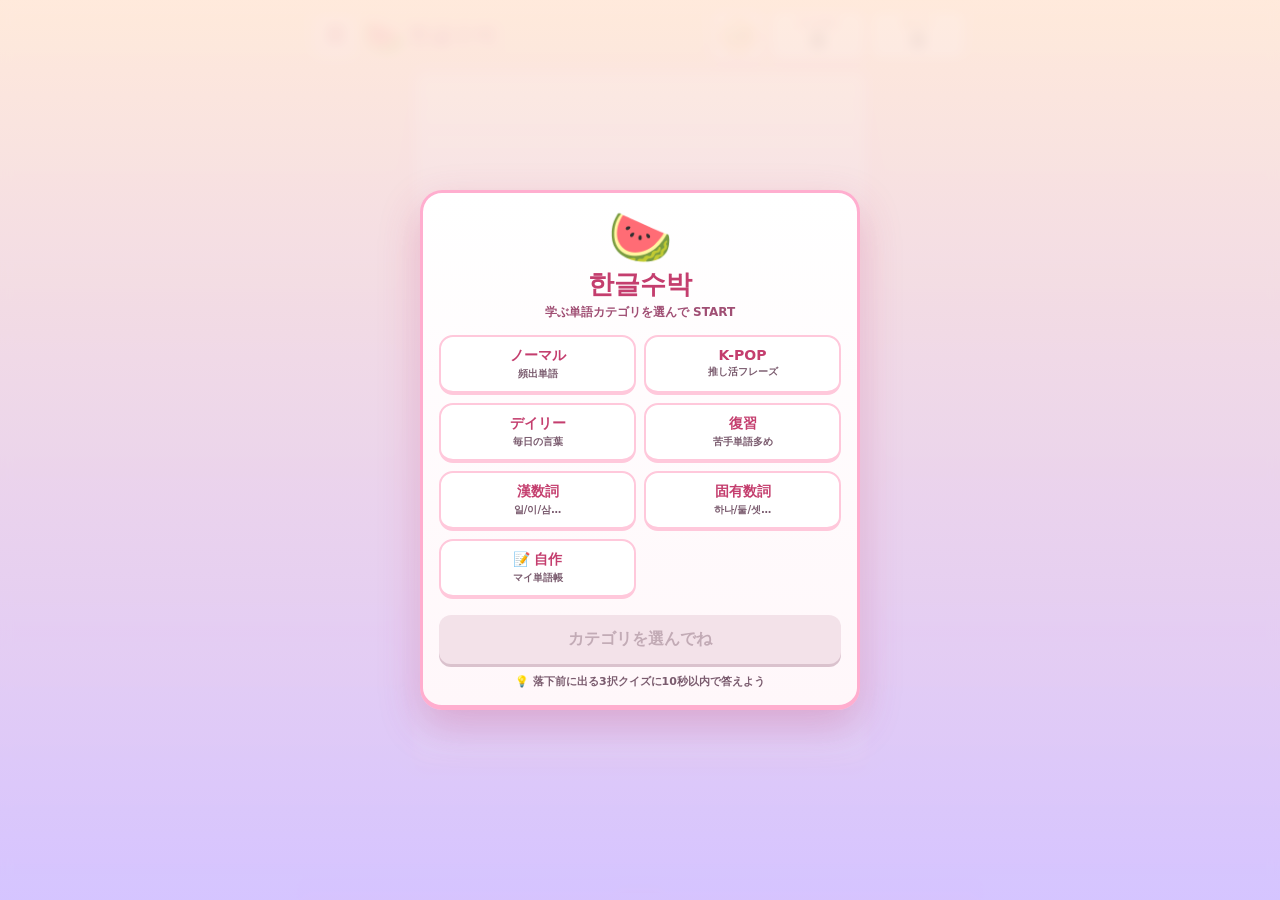
==== commit 67af615f: "tweak(v2): thinner bottom drop-zone (14-18px), drag-from-above only - .drop-zone を 14-18px の極細ストリップへ" ====
--- a/v2/index.html
+++ b/v2/index.html
@@ -47,9 +47,9 @@
     <canvas id="game" width="420" height="640"></canvas>
   </main>
 
-  <!-- ボトムタッチゾーン: 指を下端に置くと出題が開く操作領域 -->
-  <div class="drop-zone" id="drop-zone" aria-hidden="true">
-    <span>▼ ここまで指をドラッグして出題 ▼</span>
+  <!-- ボトムタッチゾーン: 画面下端の極細ストリップ。指を下に引いて出題 -->
+  <div class="drop-zone" id="drop-zone" aria-hidden="true" title="下に指をドラッグして出題">
+    <span>下にドラッグして出題</span>
   </div>
 
 </div>
--- a/v2/style.css
+++ b/v2/style.css
@@ -345,18 +345,28 @@
 .drop-zone{
   position:fixed;left:0;right:0;
   bottom:max(0px,env(safe-area-inset-bottom,0px));
-  height:64px;
+  /* 通常ゲームプレイの邪魔にならない極薄ストリップ */
+  height:14px;
   display:flex;align-items:center;justify-content:center;
-  /* タッチは document リスナーが拾う（要素自体は当たり判定の外） */
   z-index:50;
-  background:linear-gradient(0deg,rgba(255,142,182,.20),rgba(255,142,182,0));
-  font-size:11px;font-weight:900;color:#a04f74;
-  letter-spacing:1px;
-  text-shadow:0 1px 0 #fff;
-  transition:opacity .2s, background .2s;
+  background:linear-gradient(0deg,rgba(255,142,182,.22),rgba(255,142,182,0));
+  font-size:0;                       /* ラベルは表示しない（極薄ストリップ） */
+  transition:height .15s ease, background .2s;
+}
+/* 中央に細いハンドル表示で「ここを下に引いてね」のヒント */
+.drop-zone span{
+  display:block;width:42px;height:3px;border-radius:2px;
+  background:rgba(196,62,110,.45);
+  box-shadow:0 1px 0 rgba(255,255,255,.7);
+  text-indent:-9999px;overflow:hidden;
 }
 .drop-zone.armed{
-  background:linear-gradient(0deg,rgba(255,142,182,.45),rgba(255,142,182,.05));
+  height:22px;                       /* 触れている間だけ少し膨らむ（視覚的フィードバック） */
+  background:linear-gradient(0deg,rgba(255,142,182,.55),rgba(255,142,182,.08));
+}
+.drop-zone.armed span{
+  background:rgba(196,62,110,.9);
+  height:4px;width:54px;
 }
 .drop-zone.hidden{opacity:0}
 /* ホバー枠 */
@@ -472,7 +482,8 @@
   .b-menu{width:38px;height:38px;font-size:20px;border-radius:10px}
   .menu > .menu-sec > button:not(.m){padding:9px 14px;font-size:14px}
   .menu .m{padding:8px 12px;font-size:13px}
-  .drop-zone{height:72px;font-size:12px}
+  .drop-zone{height:16px}
+  .drop-zone.armed{height:24px}
 }
 
 @media (min-width:768px){
@@ -486,7 +497,8 @@
   .b-menu{width:42px;height:42px;font-size:22px;border-radius:11px}
   .menu > .menu-sec > button:not(.m){padding:10px 16px;font-size:15px}
   .menu .m{padding:9px 14px;font-size:14px}
-  .drop-zone{height:84px;font-size:13px}
+  .drop-zone{height:18px}
+  .drop-zone.armed{height:26px}
 }
 
 /* 極狭幅では title を畳んで NEXT/SCORE/BEST を確保 */
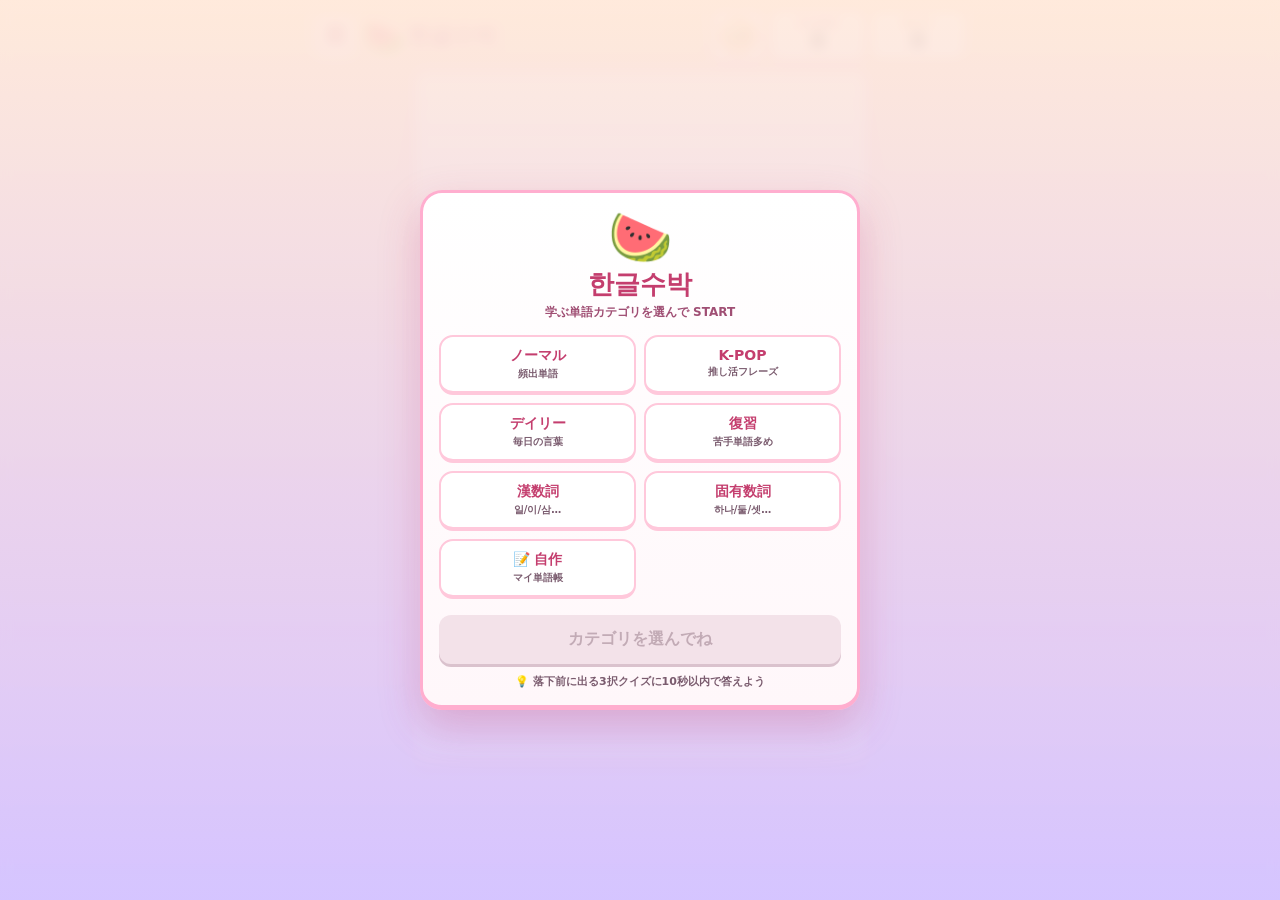
==== commit e0707d93: "tweak(v2): drop-zone を 5px の不可視エッジトリガに - .drop-zone を高さ 5px、bottom:0、背景透明、ラベル/ハンドル非表示の   完全不可視エッジトリガ" ====
--- a/v2/index.html
+++ b/v2/index.html
@@ -47,10 +47,8 @@
     <canvas id="game" width="420" height="640"></canvas>
   </main>
 
-  <!-- ボトムタッチゾーン: 画面下端の極細ストリップ。指を下に引いて出題 -->
-  <div class="drop-zone" id="drop-zone" aria-hidden="true" title="下に指をドラッグして出題">
-    <span>下にドラッグして出題</span>
-  </div>
+  <!-- 画面最下端 5px の不可視エッジトリガ。指を下端まで引き下ろすと出題 -->
+  <div class="drop-zone" id="drop-zone" aria-hidden="true"></div>
 
 </div>
 
--- a/v2/style.css
+++ b/v2/style.css
@@ -343,32 +343,17 @@
  * ============================================================ */
 .drop-zone, .drop-zone *{pointer-events:none}
 .drop-zone{
-  position:fixed;left:0;right:0;
-  bottom:max(0px,env(safe-area-inset-bottom,0px));
-  /* 通常ゲームプレイの邪魔にならない極薄ストリップ */
-  height:14px;
-  display:flex;align-items:center;justify-content:center;
+  /* 画面最下端 5px の不可視エッジトリガ。視覚要素は持たない */
+  position:fixed;left:0;right:0;bottom:0;
+  height:5px;
   z-index:50;
-  background:linear-gradient(0deg,rgba(255,142,182,.22),rgba(255,142,182,0));
-  font-size:0;                       /* ラベルは表示しない（極薄ストリップ） */
-  transition:height .15s ease, background .2s;
-}
-/* 中央に細いハンドル表示で「ここを下に引いてね」のヒント */
-.drop-zone span{
-  display:block;width:42px;height:3px;border-radius:2px;
-  background:rgba(196,62,110,.45);
-  box-shadow:0 1px 0 rgba(255,255,255,.7);
-  text-indent:-9999px;overflow:hidden;
-}
-.drop-zone.armed{
-  height:22px;                       /* 触れている間だけ少し膨らむ（視覚的フィードバック） */
-  background:linear-gradient(0deg,rgba(255,142,182,.55),rgba(255,142,182,.08));
-}
-.drop-zone.armed span{
-  background:rgba(196,62,110,.9);
-  height:4px;width:54px;
-}
-.drop-zone.hidden{opacity:0}
+  background:transparent;
+  font-size:0;
+  overflow:hidden;
+}
+.drop-zone span{display:none}        /* ラベルは完全に非表示 */
+.drop-zone.armed,
+.drop-zone.hidden{background:transparent}
 /* ホバー枠 */
 .quiz-opt.finger-over{
   background:linear-gradient(180deg,#fff7c8,#ffe28a);
@@ -482,8 +467,6 @@
   .b-menu{width:38px;height:38px;font-size:20px;border-radius:10px}
   .menu > .menu-sec > button:not(.m){padding:9px 14px;font-size:14px}
   .menu .m{padding:8px 12px;font-size:13px}
-  .drop-zone{height:16px}
-  .drop-zone.armed{height:24px}
 }
 
 @media (min-width:768px){
@@ -497,8 +480,6 @@
   .b-menu{width:42px;height:42px;font-size:22px;border-radius:11px}
   .menu > .menu-sec > button:not(.m){padding:10px 16px;font-size:15px}
   .menu .m{padding:9px 14px;font-size:14px}
-  .drop-zone{height:18px}
-  .drop-zone.armed{height:26px}
 }
 
 /* 極狭幅では title を畳んで NEXT/SCORE/BEST を確保 */
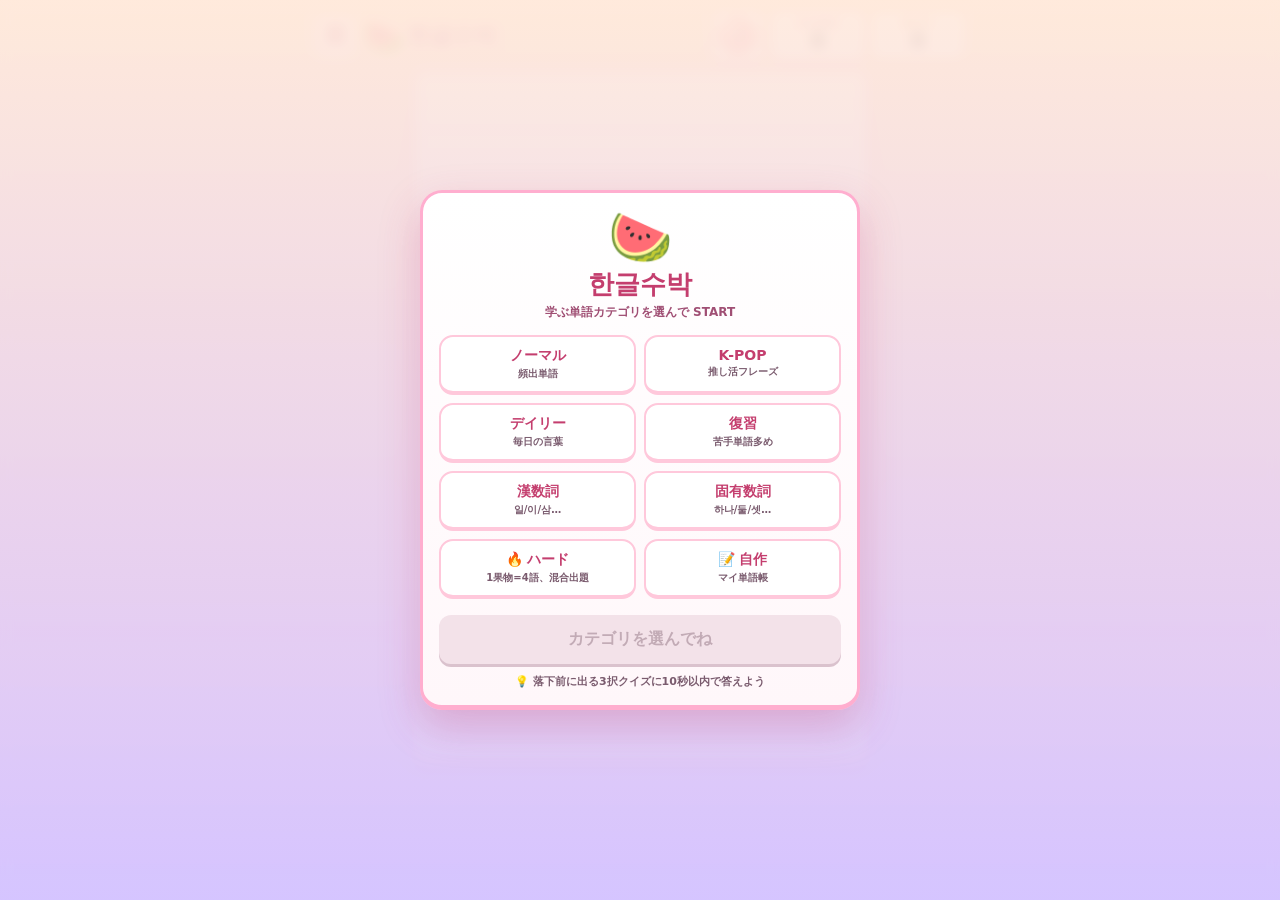
==== commit c00e4465: "feat(v2): HARD モード（果物1段あたり4語×11段、JSON ローカル読込） - hard_words.json を新規追加: 各 fruit level に 4 つの韓国語バリアント。" ====
--- a/v2/index.html
+++ b/v2/index.html
@@ -33,6 +33,7 @@
       <button class="m" data-mode="review">復習</button>
       <button class="m" data-mode="hanja">漢数詞</button>
       <button class="m" data-mode="goyu">固有数詞</button>
+      <button class="m" data-mode="hard">🔥 ハード</button>
       <button class="m" data-mode="custom">📝 自作</button>
     </div>
     <div class="menu-sec">
@@ -163,6 +164,7 @@
       <button class="sm" data-mode="review"><b>復習</b><em>苦手単語多め</em></button>
       <button class="sm" data-mode="hanja"><b>漢数詞</b><em>일/이/삼…</em></button>
       <button class="sm" data-mode="goyu"><b>固有数詞</b><em>하나/둘/셋…</em></button>
+      <button class="sm" data-mode="hard"><b>🔥 ハード</b><em>1果物=4語、混合出題</em></button>
       <button class="sm" data-mode="custom"><b>📝 自作</b><em>マイ単語帳</em></button>
     </div>
     <button class="bp start-go" id="b-start" disabled>カテゴリを選んでね</button>
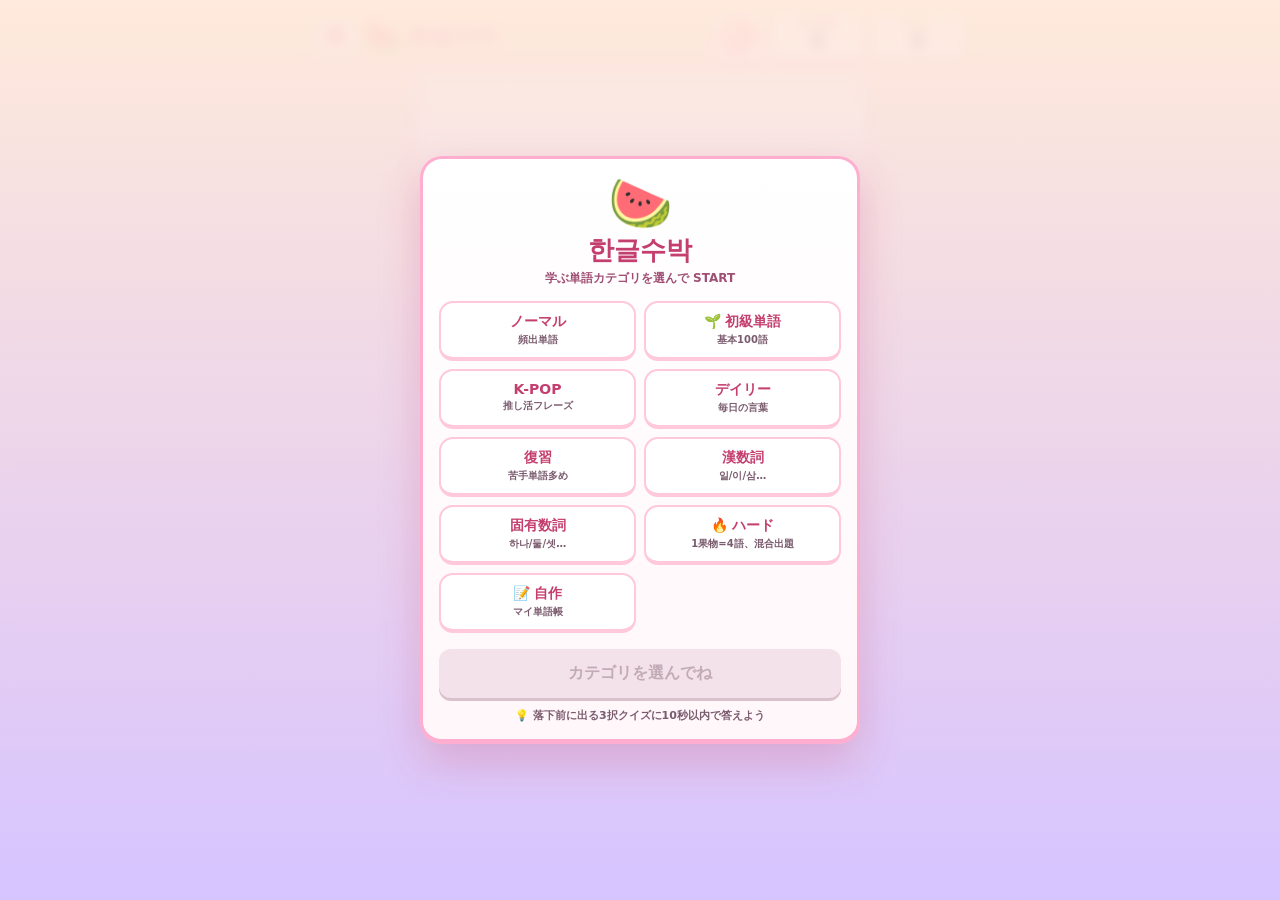
==== commit 52de75e0: "feat(v2): 初級単語モードを追加（beginnerWords.js 参照・レベル合体） - v2/beginnerWords.js: 初級韓国語60語（{id, korean, answer," ====
--- a/v2/index.html
+++ b/v2/index.html
@@ -28,6 +28,7 @@
     <div class="menu-sec">
       <div class="menu-sec-t">カテゴリ</div>
       <button class="m" data-mode="normal">ノーマル</button>
+      <button class="m" data-mode="beginner">🌱 初級単語</button>
       <button class="m" data-mode="kpop">K-POP</button>
       <button class="m" data-mode="daily">デイリー</button>
       <button class="m" data-mode="review">復習</button>
@@ -84,6 +85,7 @@
   <h3>モード</h3>
   <ul class="hl">
     <li>ノーマル: 韓国語頻出単語</li>
+    <li>🌱 初級単語: 基本100語からランダム。同レベルの果物なら単語が違っても合体</li>
     <li>K-POP: K-POP定番フレーズ</li>
     <li>デイリー: 固定シードで毎日同じ並び</li>
     <li>復習: 過去未習得語が多めに出現</li>
@@ -159,6 +161,7 @@
     <p class="start-sub">学ぶ単語カテゴリを選んで START</p>
     <div class="start-modes" id="start-modes">
       <button class="sm" data-mode="normal"><b>ノーマル</b><em>頻出単語</em></button>
+      <button class="sm" data-mode="beginner"><b>🌱 初級単語</b><em>基本100語</em></button>
       <button class="sm" data-mode="kpop"><b>K-POP</b><em>推し活フレーズ</em></button>
       <button class="sm" data-mode="daily"><b>デイリー</b><em>毎日の言葉</em></button>
       <button class="sm" data-mode="review"><b>復習</b><em>苦手単語多め</em></button>
@@ -172,6 +175,6 @@
   </div>
 </div>
 
-<script src="script.js"></script>
+<script type="module" src="script.js"></script>
 </body>
 </html>
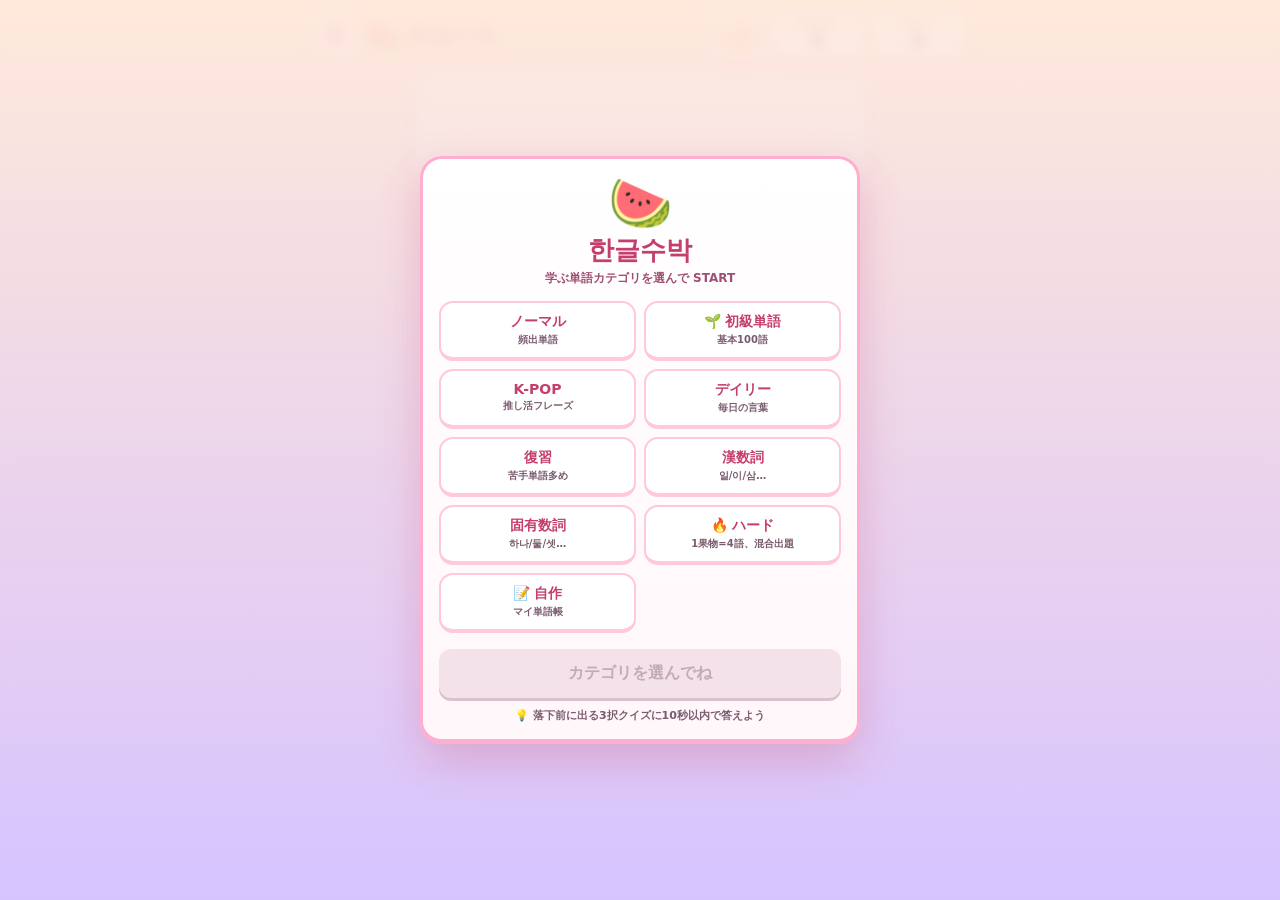
==== commit 5bbebcc0: "feat(v2): 初級単語の出題UIをスライドバー方式に刷新 仕様変更: - ケース上部・点線ライン上に韓国語を大きく表示（オーバーレイ） - ケース下部に3本の横スライドバー（choices をシ" ====
--- a/v2/index.html
+++ b/v2/index.html
@@ -47,7 +47,31 @@
 
   <main class="board" id="board">
     <canvas id="game" width="420" height="640"></canvas>
+    <!-- 出題: 韓国語の大表示（ケース上部・点線ラインの上、初級単語モードのみ表示） -->
+    <div class="korean-display" id="korean-display" hidden></div>
   </main>
+
+  <!-- 出題: 3本スライドバー（初級単語モードのみ表示） -->
+  <div class="answer-bars" id="answer-bars" hidden>
+    <div class="ab" data-idx="0">
+      <div class="ab-fill"></div>
+      <div class="ab-text"></div>
+      <div class="ab-hint">→ スライドして回答</div>
+      <div class="ab-knob" aria-label="スライドして回答">›</div>
+    </div>
+    <div class="ab" data-idx="1">
+      <div class="ab-fill"></div>
+      <div class="ab-text"></div>
+      <div class="ab-hint">→ スライドして回答</div>
+      <div class="ab-knob" aria-label="スライドして回答">›</div>
+    </div>
+    <div class="ab" data-idx="2">
+      <div class="ab-fill"></div>
+      <div class="ab-text"></div>
+      <div class="ab-hint">→ スライドして回答</div>
+      <div class="ab-knob" aria-label="スライドして回答">›</div>
+    </div>
+  </div>
 
   <!-- 画面最下端 5px の不可視エッジトリガ。指を下端まで引き下ろすと出題 -->
   <div class="drop-zone" id="drop-zone" aria-hidden="true"></div>
--- a/v2/style.css
+++ b/v2/style.css
@@ -155,6 +155,136 @@
 }
 @media (hover:hover) and (pointer:fine){#game{cursor:none}}
 
+/* ===== 出題: 韓国語の大表示（ケース上部・天井ラインより上） ===== */
+.korean-display{
+  position:absolute;
+  top:6px;
+  left:50%;
+  transform:translateX(-50%);
+  z-index:6;
+  pointer-events:none;
+  font-family:"Hiragino Maru Gothic ProN","Yu Gothic UI",-apple-system,system-ui,sans-serif;
+  font-weight:900;
+  font-size:clamp(26px,5.6vh,52px);
+  line-height:1.05;
+  color:#c43e6e;
+  text-shadow:
+    0 2px 0 #fff,
+    0 0 6px rgba(255,255,255,.95),
+    0 4px 14px rgba(196,62,110,.18);
+  letter-spacing:.01em;
+  white-space:nowrap;
+  max-width:90%;
+  text-align:center;
+  padding:2px 14px;
+  background:linear-gradient(180deg,rgba(255,255,255,.85),rgba(255,247,250,.7));
+  border:2px solid #ffaecf;
+  border-bottom-width:3px;
+  border-radius:14px;
+  box-shadow:0 3px 0 #e190b9, 0 4px 14px rgba(196,62,110,.18);
+}
+.korean-display[hidden]{display:none}
+.korean-display.flash-correct{
+  animation:kdCorrect .5s ease-out;
+}
+.korean-display.flash-wrong{
+  animation:kdWrong .5s ease-out;
+}
+@keyframes kdCorrect{
+  0%{transform:translateX(-50%) scale(1);background:linear-gradient(180deg,#d4ffe0,#a8f0bc)}
+  50%{transform:translateX(-50%) scale(1.08)}
+  100%{transform:translateX(-50%) scale(1)}
+}
+@keyframes kdWrong{
+  0%,100%{transform:translateX(-50%) translateX(0)}
+  20%{transform:translateX(-50%) translateX(-6px);background:linear-gradient(180deg,#ffd8d8,#ffb8b8)}
+  40%{transform:translateX(-50%) translateX(6px)}
+  60%{transform:translateX(-50%) translateX(-4px)}
+  80%{transform:translateX(-50%) translateX(4px)}
+}
+
+/* ===== 出題: 3本スライドバー ===== */
+.answer-bars{
+  flex:0 0 auto;
+  display:flex;
+  flex-direction:column;
+  gap:6px;
+  padding:6px 0 0;
+  width:100%;
+  max-width:520px;
+  margin:0 auto;
+}
+.answer-bars[hidden]{display:none}
+
+.ab{
+  position:relative;
+  height:44px;
+  background:linear-gradient(180deg,#fff,#fff7fa);
+  border:2px solid #ffaecf;
+  border-bottom-width:3px;
+  border-radius:24px;
+  overflow:hidden;
+  touch-action:none;
+  user-select:none;
+  -webkit-user-select:none;
+}
+.ab-fill{
+  position:absolute;
+  top:0;left:0;bottom:0;
+  width:0;
+  background:linear-gradient(90deg,rgba(255,142,182,.25),rgba(255,111,161,.55));
+  z-index:1;
+  pointer-events:none;
+  transition:width .18s ease-out;
+}
+.ab.dragging .ab-fill{transition:none}
+.ab-text{
+  position:absolute;inset:0;
+  display:flex;align-items:center;justify-content:center;
+  font-size:17px;font-weight:900;color:#7a3454;
+  z-index:2;
+  pointer-events:none;
+  text-shadow:0 1px 0 #fff;
+}
+.ab-hint{
+  position:absolute;
+  right:14px;top:50%;
+  transform:translateY(-50%);
+  font-size:10px;font-weight:700;
+  color:rgba(196,62,110,.42);
+  letter-spacing:.5px;
+  pointer-events:none;
+  z-index:2;
+}
+.ab.dragging .ab-hint,
+.ab.committed .ab-hint{opacity:0;transition:opacity .15s}
+.ab-knob{
+  position:absolute;
+  top:50%;left:4px;
+  transform:translateY(-50%);
+  width:36px;height:36px;
+  background:linear-gradient(180deg,#ff8eb6,#ff6fa1);
+  color:#fff;
+  border-radius:50%;
+  display:flex;align-items:center;justify-content:center;
+  font-size:22px;font-weight:900;line-height:1;
+  box-shadow:0 2px 0 #d44d80, 0 2px 6px rgba(0,0,0,.18);
+  z-index:3;
+  cursor:grab;
+  touch-action:none;
+  transition:left .18s ease-out;
+}
+.ab.dragging .ab-knob{transition:none;cursor:grabbing}
+.ab.correct{border-color:#4dbb77;background:linear-gradient(180deg,#d8ffe6,#b8f0c8)}
+.ab.correct .ab-text{color:#1f7a3d}
+.ab.correct .ab-knob{background:linear-gradient(180deg,#7ad99a,#4dbb77);box-shadow:0 2px 0 #2d8a52, 0 2px 6px rgba(0,0,0,.18)}
+.ab.wrong{border-color:#d44d4d;background:linear-gradient(180deg,#ffd8d8,#ffb8b8)}
+.ab.wrong .ab-text{color:#8a1e1e}
+.ab.wrong .ab-knob{background:linear-gradient(180deg,#ec7373,#d44d4d);box-shadow:0 2px 0 #8a1e1e, 0 2px 6px rgba(0,0,0,.18)}
+
+/* 初級単語モード時はエッジドラッグ用 drop-zone を不要にする */
+body.beginner-mode .drop-zone{display:none}
+
 /* ===== Popups & hover ===== */
 .popups{position:fixed;inset:0;pointer-events:none;overflow:hidden;z-index:55}
 .pop{
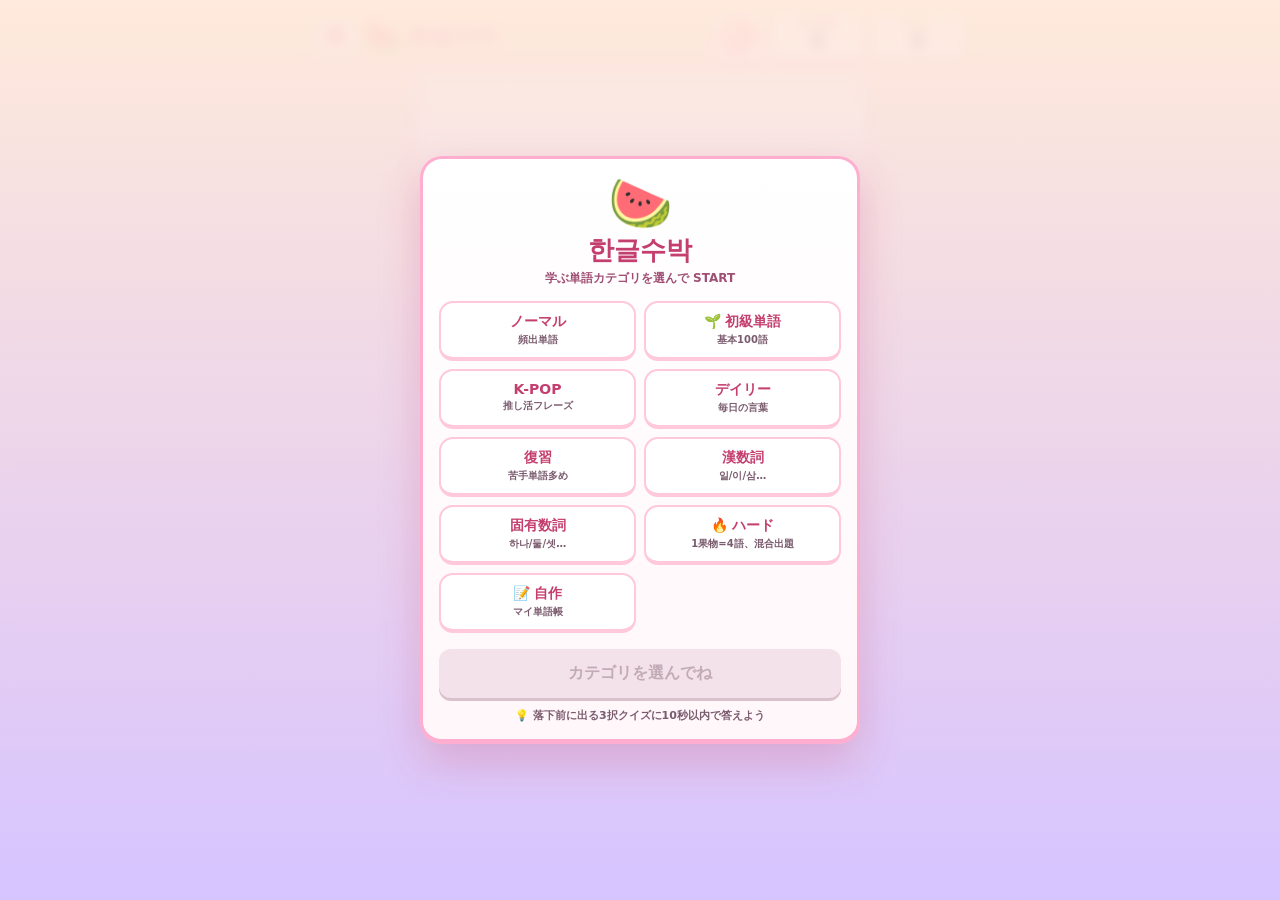
==== commit f222ddac: "feat(v2): スライドバー廃止 / 縦3分割ゾーン判定方式に変更 - 操作: 既存ドラッグで dropX を更新（果物が指のXに追従） - 下部に縦3分割の判定ゾーン（.answer-zones" ====
--- a/v2/index.html
+++ b/v2/index.html
@@ -47,30 +47,14 @@
 
   <main class="board" id="board">
     <canvas id="game" width="420" height="640"></canvas>
-    <!-- 出題: 韓国語の大表示（ケース上部・点線ラインの上、初級単語モードのみ表示） -->
-    <div class="korean-display" id="korean-display" hidden></div>
   </main>
 
-  <!-- 出題: 3本スライドバー（初級単語モードのみ表示） -->
-  <div class="answer-bars" id="answer-bars" hidden>
-    <div class="ab" data-idx="0">
-      <div class="ab-fill"></div>
-      <div class="ab-text"></div>
-      <div class="ab-hint">→ スライドして回答</div>
-      <div class="ab-knob" aria-label="スライドして回答">›</div>
-    </div>
-    <div class="ab" data-idx="1">
-      <div class="ab-fill"></div>
-      <div class="ab-text"></div>
-      <div class="ab-hint">→ スライドして回答</div>
-      <div class="ab-knob" aria-label="スライドして回答">›</div>
-    </div>
-    <div class="ab" data-idx="2">
-      <div class="ab-fill"></div>
-      <div class="ab-text"></div>
-      <div class="ab-hint">→ スライドして回答</div>
-      <div class="ab-knob" aria-label="スライドして回答">›</div>
-    </div>
+  <!-- 出題: 縦3分割の回答ゾーン（初級単語モードのみ表示） -->
+  <!-- 各ゾーンは「ボタン」ではなく、指を離した Y 座標で選択肢を判定する判定領域 -->
+  <div class="answer-zones" id="answer-zones" hidden>
+    <div class="az" data-idx="0"><span class="az-text"></span></div>
+    <div class="az" data-idx="1"><span class="az-text"></span></div>
+    <div class="az" data-idx="2"><span class="az-text"></span></div>
   </div>
 
   <!-- 画面最下端 5px の不可視エッジトリガ。指を下端まで引き下ろすと出題 -->
--- a/v2/style.css
+++ b/v2/style.css
@@ -155,132 +155,55 @@
 }
 @media (hover:hover) and (pointer:fine){#game{cursor:none}}
 
-/* ===== 出題: 韓国語の大表示（ケース上部・天井ラインより上） ===== */
-.korean-display{
-  position:absolute;
-  top:6px;
-  left:50%;
-  transform:translateX(-50%);
-  z-index:6;
-  pointer-events:none;
-  font-family:"Hiragino Maru Gothic ProN","Yu Gothic UI",-apple-system,system-ui,sans-serif;
-  font-weight:900;
-  font-size:clamp(26px,5.6vh,52px);
-  line-height:1.05;
-  color:#c43e6e;
-  text-shadow:
-    0 2px 0 #fff,
-    0 0 6px rgba(255,255,255,.95),
-    0 4px 14px rgba(196,62,110,.18);
-  letter-spacing:.01em;
-  white-space:nowrap;
-  max-width:90%;
-  text-align:center;
-  padding:2px 14px;
-  background:linear-gradient(180deg,rgba(255,255,255,.85),rgba(255,247,250,.7));
-  border:2px solid #ffaecf;
-  border-bottom-width:3px;
-  border-radius:14px;
-  box-shadow:0 3px 0 #e190b9, 0 4px 14px rgba(196,62,110,.18);
-}
-.korean-display[hidden]{display:none}
-.korean-display.flash-correct{
-  animation:kdCorrect .5s ease-out;
-}
-.korean-display.flash-wrong{
-  animation:kdWrong .5s ease-out;
-}
-@keyframes kdCorrect{
-  0%{transform:translateX(-50%) scale(1);background:linear-gradient(180deg,#d4ffe0,#a8f0bc)}
-  50%{transform:translateX(-50%) scale(1.08)}
-  100%{transform:translateX(-50%) scale(1)}
-}
-@keyframes kdWrong{
-  0%,100%{transform:translateX(-50%) translateX(0)}
-  20%{transform:translateX(-50%) translateX(-6px);background:linear-gradient(180deg,#ffd8d8,#ffb8b8)}
-  40%{transform:translateX(-50%) translateX(6px)}
-  60%{transform:translateX(-50%) translateX(-4px)}
-  80%{transform:translateX(-50%) translateX(4px)}
-}
-
-/* ===== 出題: 3本スライドバー ===== */
-.answer-bars{
+/* ===== 出題: 縦3分割の回答ゾーン =================================
+ * 「ボタン」ではなく、指を離した Y 座標で選択肢を判定する判定領域。
+ * width は syncLayout でキャンバスと同じに揃え、X 範囲も完全一致させる。
+ * touch-action:none で縦スクロールを抑止し、ドラッグ→離す操作を素直に取れるように。
+ * ================================================================ */
+.answer-zones{
   flex:0 0 auto;
   display:flex;
   flex-direction:column;
-  gap:6px;
-  padding:6px 0 0;
+  gap:4px;
+  padding:2px 0 0;                       /* ケースとの隙間を最小化 */
   width:100%;
-  max-width:520px;
-  margin:0 auto;
-}
-.answer-bars[hidden]{display:none}
-
-.ab{
-  position:relative;
-  height:44px;
-  background:linear-gradient(180deg,#fff,#fff7fa);
-  border:2px solid #ffaecf;
-  border-bottom-width:3px;
-  border-radius:24px;
-  overflow:hidden;
+  margin:0 auto;                          /* width は JS でキャンバスと一致 */
   touch-action:none;
   user-select:none;
   -webkit-user-select:none;
 }
-.ab-fill{
-  position:absolute;
-  top:0;left:0;bottom:0;
-  width:0;
-  background:linear-gradient(90deg,rgba(255,142,182,.25),rgba(255,111,161,.55));
-  z-index:1;
-  pointer-events:none;
-  transition:width .18s ease-out;
-}
-.ab.dragging .ab-fill{transition:none}
-.ab-text{
-  position:absolute;inset:0;
+.answer-zones[hidden]{display:none}
+
+.az{
+  position:relative;
+  flex:1 1 0;
+  min-height:38px;
   display:flex;align-items:center;justify-content:center;
-  font-size:17px;font-weight:900;color:#7a3454;
-  z-index:2;
-  pointer-events:none;
+  background:linear-gradient(180deg,#fff,#fff7fa);
+  border:2px dashed #ffaecf;
+  border-radius:14px;
+  color:#7a3454;
+  font-size:16px;font-weight:900;
   text-shadow:0 1px 0 #fff;
-}
-.ab-hint{
-  position:absolute;
-  right:14px;top:50%;
-  transform:translateY(-50%);
-  font-size:10px;font-weight:700;
-  color:rgba(196,62,110,.42);
-  letter-spacing:.5px;
-  pointer-events:none;
-  z-index:2;
-}
-.ab.dragging .ab-hint,
-.ab.committed .ab-hint{opacity:0;transition:opacity .15s}
-.ab-knob{
-  position:absolute;
-  top:50%;left:4px;
-  transform:translateY(-50%);
-  width:36px;height:36px;
-  background:linear-gradient(180deg,#ff8eb6,#ff6fa1);
-  color:#fff;
-  border-radius:50%;
-  display:flex;align-items:center;justify-content:center;
-  font-size:22px;font-weight:900;line-height:1;
-  box-shadow:0 2px 0 #d44d80, 0 2px 6px rgba(0,0,0,.18);
-  z-index:3;
-  cursor:grab;
-  touch-action:none;
-  transition:left .18s ease-out;
-}
-.ab.dragging .ab-knob{transition:none;cursor:grabbing}
-.ab.correct{border-color:#4dbb77;background:linear-gradient(180deg,#d8ffe6,#b8f0c8)}
-.ab.correct .ab-text{color:#1f7a3d}
-.ab.correct .ab-knob{background:linear-gradient(180deg,#7ad99a,#4dbb77);box-shadow:0 2px 0 #2d8a52, 0 2px 6px rgba(0,0,0,.18)}
-.ab.wrong{border-color:#d44d4d;background:linear-gradient(180deg,#ffd8d8,#ffb8b8)}
-.ab.wrong .ab-text{color:#8a1e1e}
-.ab.wrong .ab-knob{background:linear-gradient(180deg,#ec7373,#d44d4d);box-shadow:0 2px 0 #8a1e1e, 0 2px 6px rgba(0,0,0,.18)}
+  transition:background .12s ease, border-color .12s ease, transform .12s ease;
+}
+.az .az-text{pointer-events:none}
+/* 指が現在乗っているゾーンを強調 */
+.az.hover{
+  background:linear-gradient(180deg,#fff7c8,#ffe28a);
+  border-style:solid;
+  border-color:#ffb43d;
+  color:#a64b00;
+  transform:scale(1.02);
+}
+.az.correct{
+  background:linear-gradient(180deg,#d8ffe6,#b8f0c8);
+  border-style:solid;border-color:#4dbb77;color:#1f7a3d;
+}
+.az.wrong{
+  background:linear-gradient(180deg,#ffd8d8,#ffb8b8);
+  border-style:solid;border-color:#d44d4d;color:#8a1e1e;
+}
 
 /* 初級単語モード時はエッジドラッグ用 drop-zone を不要にする */
 body.beginner-mode .drop-zone{display:none}
